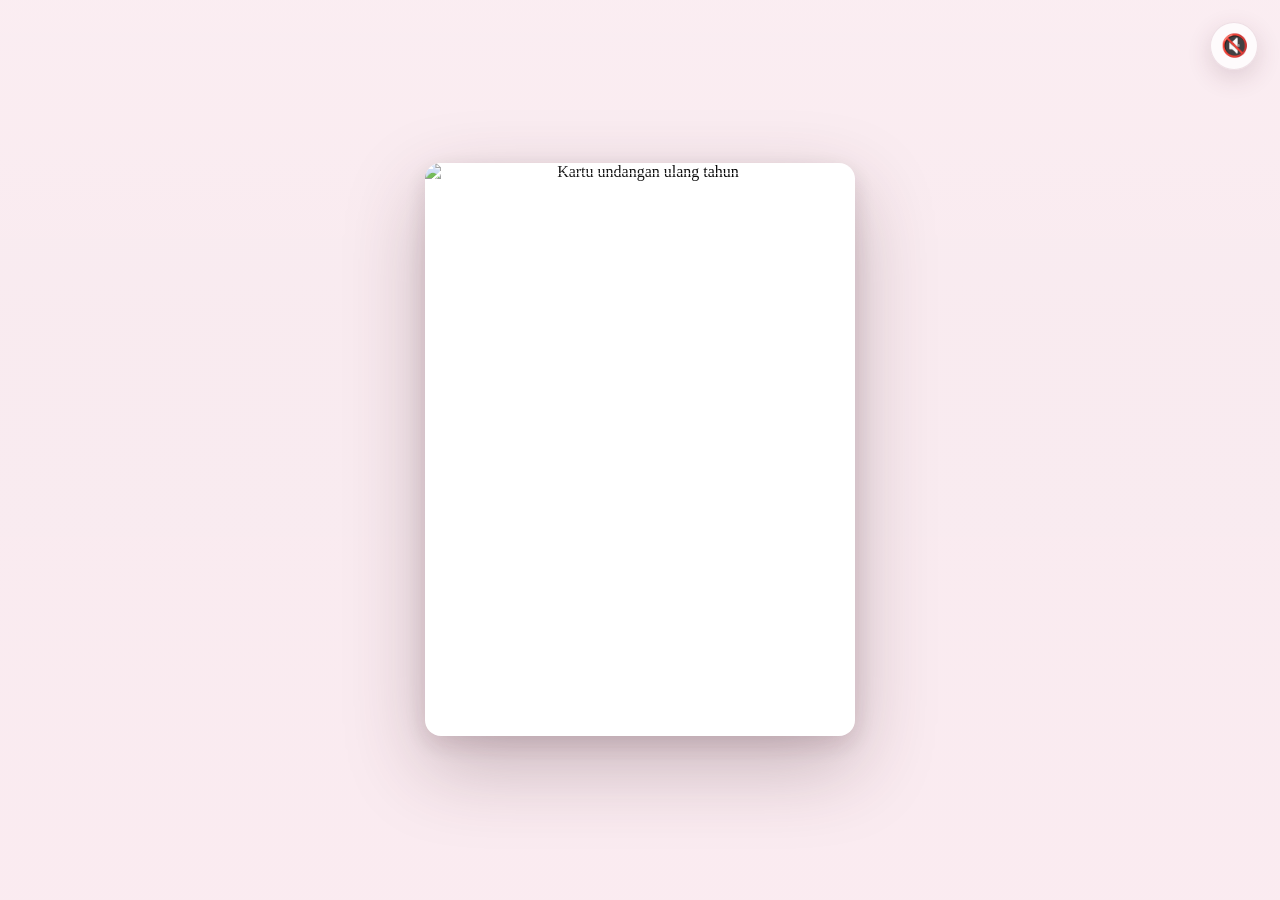
==== index.html @ d9256cc0 "Add files via upload" ====
<!DOCTYPE html>
<html lang="id">
<head>
    <meta charset="UTF-8">
    <meta name="viewport" content="width=device-width, initial-scale=1.0">
    <title>Happy Birthday</title>
    <link rel="stylesheet" href="style.css">
</head>
<body>
    <!-- ==================== MUSIC ==================== -->
    <button id="musicButton" class="music-button" aria-label="Toggle music">
        <span id="musicIcon">🔇</span>
    </button>
    <audio id="backgroundMusic" loop preload="auto">
        <source src="" type="audio/mpeg">
    </audio>
    <!-- ==================== MAIN INVITATION ==================== -->
    <main class="invitation">
        <!-- ==================== COVER ==================== -->
        <section id="cover" class="scene scene-cover active">
            <div class="cover-content">
                <button id="openInvitation" class="invitation-card" aria-label="Buka undangan">
                    <img id="coverImage" src="" alt="">
                </button>
            </div>
        </section>
        <!-- ==================== HAPPY BIRTHDAY ==================== -->
        <section id="birthday" class="scene scene-birthday">
            <div class="birthday-content">
                <p id="birthdaySmallText" class="birthday-small-text"></p>
                <h1 id="birthdayTitle"></h1>
                <h2 id="birthdayName"></h2>
                <p id="birthdayMessage" class="birthday-message"></p>
            </div>
        </section>
        <!-- ==================== BIRTHDAY PHOTO ==================== -->
        <section id="photo" class="scene scene-photo">
            <div class="photo-content">
                <p id="photoLabel" class="section-label"></p>
                <div class="main-photo">
                    <img id="mainPhoto" src="" alt="">
                </div>
                <h2 id="photoName"></h2>
            </div>
        </section>
        <!-- ==================== MESSAGE ==================== -->
        <section id="message" class="scene scene-message">
            <div class="message-content">
                <p id="messageLabel" class="section-label"></p>
                <h2 id="messageTitle"></h2>
                <div class="message-text">
                    <p id="messageText"></p>
                </div>
                <p id="messageSender" class="sender-name"></p>
            </div>
        </section>
        <!-- ==================== TOGETHER ==================== -->
        <section id="together" class="scene scene-together">
            <div class="together-content">
                <p id="memoriesLabel" class="section-label"></p>
                <div class="photo-pair">
                    <div class="memory-photo">
                        <img id="memoryPhoto1" src="" alt="">
                    </div>
                    <div class="memory-photo">
                        <img id="memoryPhoto2" src="" alt="">
                    </div>
                </div>
            </div>
        </section>
        <!-- ==================== CLOSING ==================== -->
        <section id="closing" class="scene scene-closing">
            <div class="closing-content">
                <p id="closingSender" class="closing-sender"></p>
                <a id="whatsappButton" href="#" class="whatsapp-button">
                    Balas via WhatsApp
                </a>
            </div>
        </section>
    </main>
    <script src="config.js"></script>
    <script src="script.js"></script>
</body>
</html>
---- style.css ----
/* ==================== ROOT ==================== */
:root {
    --sakura-bg: url("assets/sakura.png");
    --pink-soft: #f8dfe7;
    --pink-light: #fcecf1;
    --pink-deep: #c9829b;
    --rose: #a85d78;
    --text-dark: #4a3540;
    --text-soft: #765d67;
    --white-soft: rgba(255, 255, 255, 0.82);
    --border-soft: rgba(255, 255, 255, 0.65);
    --shadow-soft: 0 20px 60px rgba(88, 45, 61, 0.18);
    --transition: 0.8s cubic-bezier(0.22, 1, 0.36, 1);
}
/* ==================== RESET ==================== */
* {
    margin: 0;
    padding: 0;
    box-sizing: border-box;
}
html {
    width: 100%;
    height: 100%;
    overflow: hidden;
}
body {
    width: 100%;
    height: 100%;
    min-height: 100vh;
    overflow: hidden;
    font-family: Georgia, "Times New Roman", serif;
    color: var(--text-dark);
    background: #f8e9ee;
    -webkit-font-smoothing: antialiased;
    text-rendering: optimizeLegibility;
}
button,
a {
    font: inherit;
}
button {
    border: 0;
    outline: 0;
}
img {
    display: block;
    max-width: 100%;
}
/* ==================== MAIN INVITATION ==================== */
.invitation {
    position: relative;
    width: 100%;
    height: 100vh;
    height: 100dvh;
    overflow: hidden;
    isolation: isolate;
}
/* ==================== SCENE ==================== */
.scene {
    position: absolute;
    inset: 0;
    width: 100%;
    height: 100%;
    min-height: 100vh;
    min-height: 100dvh;
    display: flex;
    align-items: center;
    justify-content: center;
    overflow: hidden;
    visibility: hidden;
    opacity: 0;
    pointer-events: none;
    transform: scale(1.04);
    transition:
        opacity var(--transition),
        transform var(--transition),
        visibility 0s linear 0.8s;
    z-index: 1;
}
.scene::before {
    content: "";
    position: absolute;
    inset: 0;
    background-image: var(--sakura-bg);
    background-size: cover;
    background-position: center center;
    background-repeat: no-repeat;
    z-index: -3;
    transform: scale(1.03);
}
.scene::after {
    content: "";
    position: absolute;
    inset: 0;
    background:
        linear-gradient(
            180deg,
            rgba(255, 244, 248, 0.38) 0%,
            rgba(255, 244, 248, 0.16) 35%,
            rgba(255, 240, 246, 0.30) 100%
        );
    z-index: -2;
}
.scene.active {
    visibility: visible;
    opacity: 1;
    pointer-events: auto;
    transform: scale(1);
    z-index: 5;
    transition:
        opacity var(--transition),
        transform var(--transition),
        visibility 0s linear 0s;
}
.scene.previous {
    visibility: visible;
    opacity: 0;
    pointer-events: none;
    transform: scale(0.96);
    z-index: 2;
}
/* ==================== MUSIC BUTTON ==================== */
.music-button {
    position: fixed;
    top: 22px;
    right: 22px;
    width: 48px;
    height: 48px;
    display: flex;
    align-items: center;
    justify-content: center;
    border-radius: 50%;
    background: rgba(255, 255, 255, 0.78);
    color: var(--rose);
    border: 1px solid rgba(168, 93, 120, 0.18);
    box-shadow: 0 8px 25px rgba(88, 45, 61, 0.16);
    backdrop-filter: blur(10px);
    -webkit-backdrop-filter: blur(10px);
    cursor: pointer;
    z-index: 100;
    transition:
        transform 0.3s ease,
        background 0.3s ease,
        box-shadow 0.3s ease;
}
.music-button:hover {
    transform: scale(1.08);
    background: rgba(255, 255, 255, 0.92);
    box-shadow: 0 12px 30px rgba(88, 45, 61, 0.22);
}
.music-button:active {
    transform: scale(0.94);
}
.music-icon {
    font-size: 21px;
}
#musicIcon {
    font-size: 22px;
    line-height: 1;
}
.music-button.playing #musicIcon {
    animation: musicPulse 1.5s ease-in-out infinite;
}
@keyframes musicPulse {
    0%,
    100% {
        transform: scale(1);
    }
    50% {
        transform: scale(1.18);
    }
}
/* ==================== COVER ==================== */
.scene-cover {
    perspective: 1200px;
}
.cover-content {
    position: relative;
    width: min(86vw, 430px);
    display: flex;
    align-items: center;
    justify-content: center;
    z-index: 2;
}
.invitation-card {
    position: relative;
    width: 100%;
    aspect-ratio: 3 / 4;
    padding: 0;
    border-radius: 16px;
    overflow: hidden;
    background: #ffffff;
    box-shadow:
        0 30px 80px rgba(70, 35, 48, 0.28),
        0 8px 25px rgba(70, 35, 48, 0.14);
    cursor: pointer;
    transform:
        translateY(0)
        rotateX(0)
        rotateY(0)
        scale(1);
    transition:
        transform 0.85s cubic-bezier(0.22, 1, 0.36, 1),
        box-shadow 0.85s ease,
        border-radius 0.85s ease;
    will-change: transform;
    backface-visibility: hidden;
    -webkit-backface-visibility: hidden;
    transform-origin: center center;
    z-index: 2;
}
.invitation-card::before {
    content: "";
    position: absolute;
    inset: 10px;
    border: 1px solid rgba(255, 255, 255, 0.75);
    border-radius: 10px;
    pointer-events: none;
    z-index: 2;
}
.invitation-card::after {
    content: "";
    position: absolute;
    inset: 0;
    background:
        linear-gradient(
            135deg,
            rgba(255, 255, 255, 0.18),
            transparent 40%,
            rgba(255, 255, 255, 0.08)
        );
    pointer-events: none;
    z-index: 3;
}
.invitation-card img {
    width: 100%;
    height: 100%;
    object-fit: cover;
    object-position: center;
}
.invitation-card:hover {
    transform: translateY(-8px) scale(1.015);
    box-shadow:
        0 40px 90px rgba(70, 35, 48, 0.32),
        0 12px 30px rgba(70, 35, 48, 0.18);
}
.invitation-card:active {
    transform: scale(0.98);
}
/* ==================== COVER OPEN ANIMATION ==================== */
.scene-cover.opened .invitation-card {
    transform:
        scale(2.15)
        rotateX(0deg)
        rotateY(0deg);
    border-radius: 6px;
    box-shadow:
        0 0 60px rgba(255, 255, 255, 0.65),
        0 0 110px rgba(201, 130, 155, 0.25);
    transition:
        transform 0.85s cubic-bezier(0.22, 1, 0.36, 1),
        box-shadow 0.85s ease,
        border-radius 0.85s ease;
    will-change: transform;
}
.scene-cover.opened::after {
    background: rgba(255, 244, 248, 0.72);
    transition: background 0.85s ease;
}
/* ==================== COMMON CONTENT ==================== */
.birthday-content,
.photo-content,
.message-content,
.together-content,
.closing-content {
    position: relative;
    width: min(90vw, 720px);
    text-align: center;
    z-index: 2;
}
/* ==================== BIRTHDAY ==================== */
.birthday-content {
    padding: 48px 30px;
    border-radius: 30px;
    background: rgba(255, 250, 252, 0.60);
    border: 1px solid var(--border-soft);
    box-shadow: var(--shadow-soft);
    backdrop-filter: blur(12px);
    -webkit-backdrop-filter: blur(12px);
    transform: translateY(30px);
    opacity: 0;
    transition:
        transform 1s cubic-bezier(0.22, 1, 0.36, 1) 0.15s,
        opacity 1s ease 0.15s;
}
.scene-birthday.active .birthday-content {
    transform: translateY(0);
    opacity: 1;
}
.birthday-small-text {
    margin-bottom: 14px;
    font-size: 14px;
    letter-spacing: 3px;
    text-transform: uppercase;
    color: var(--rose);
}
.birthday-content h1 {
    margin-bottom: 8px;
    font-family: "Brush Script MT", "Segoe Script", cursive;
    font-size: clamp(48px, 9vw, 86px);
    font-weight: 400;
    line-height: 1;
    color: var(--rose);
}
.birthday-content h2 {
    margin-bottom: 22px;
    font-size: clamp(24px, 5vw, 38px);
    font-weight: 500;
    color: var(--text-dark);
}
.birthday-message {
    max-width: 500px;
    margin: 0 auto;
    font-size: clamp(15px, 2vw, 18px);
    line-height: 1.8;
    color: var(--text-soft);
}
/* ==================== SECTION LABEL ==================== */
.section-label {
    margin-bottom: 12px;
    font-size: 13px;
    letter-spacing: 3px;
    text-transform: uppercase;
    color: var(--rose);
}
/* ==================== MAIN PHOTO ==================== */
.photo-content {
    padding: 35px 25px;
}
.main-photo {
    position: relative;
    width: min(72vw, 390px);
    aspect-ratio: 4 / 5;
    margin: 0 auto 22px;
    padding: 10px;
    background: rgba(255, 255, 255, 0.88);
    border: 1px solid rgba(255, 255, 255, 0.95);
    box-shadow:
        0 25px 55px rgba(88, 45, 61, 0.22),
        0 8px 20px rgba(88, 45, 61, 0.12);
    transform: rotate(-1.5deg) translateY(30px);
    opacity: 0;
    transition:
        transform 1s cubic-bezier(0.22, 1, 0.36, 1),
        opacity 1s ease;
}
.scene-photo.active .main-photo {
    transform: rotate(-1.5deg) translateY(0);
    opacity: 1;
}
.main-photo img {
    width: 100%;
    height: 100%;
    object-fit: cover;
    object-position: center;
}
.photo-content h2 {
    font-size: clamp(25px, 5vw, 38px);
    font-weight: 500;
    color: var(--text-dark);
    opacity: 0;
    transform: translateY(20px);
    transition:
        opacity 0.8s ease 0.25s,
        transform 0.8s ease 0.25s;
}
.scene-photo.active .photo-content h2 {
    opacity: 1;
    transform: translateY(0);
}
/* ==================== MESSAGE ==================== */
.message-content {
    padding: 45px 35px;
    border-radius: 28px;
    background: rgba(255, 250, 252, 0.72);
    border: 1px solid var(--border-soft);
    box-shadow: var(--shadow-soft);
    backdrop-filter: blur(14px);
    -webkit-backdrop-filter: blur(14px);
    transform: translateY(35px);
    opacity: 0;
    transition:
        transform 0.9s cubic-bezier(0.22, 1, 0.36, 1),
        opacity 0.9s ease;
}
.scene-message.active .message-content {
    transform: translateY(0);
    opacity: 1;
}
.message-content h2 {
    margin-bottom: 25px;
    font-family: "Brush Script MT", "Segoe Script", cursive;
    font-size: clamp(40px, 8vw, 66px);
    font-weight: 400;
    color: var(--rose);
}
.message-text {
    max-width: 580px;
    margin: 0 auto;
}
.message-text p {
    font-size: clamp(15px, 2vw, 18px);
    line-height: 2;
    color: var(--text-soft);
}
.sender-name {
    margin-top: 30px;
    font-size: 17px;
    font-style: italic;
    color: var(--rose);
}
/* ==================== TOGETHER ==================== */
.together-content {
    padding: 35px 20px;
}
.photo-pair {
    position: relative;
    width: min(88vw, 620px);
    height: min(65vh, 500px);
    min-height: 340px;
    margin: 0 auto;
}
.memory-photo {
    position: absolute;
    width: min(58vw, 330px);
    aspect-ratio: 4 / 5;
    padding: 9px;
    background: rgba(255, 255, 255, 0.94);
    box-shadow:
        0 25px 55px rgba(88, 45, 61, 0.22),
        0 8px 20px rgba(88, 45, 61, 0.12);
    transition:
        transform 1s cubic-bezier(0.22, 1, 0.36, 1),
        opacity 1s ease;
    opacity: 0;
}
.memory-photo:first-child {
    left: 5%;
    top: 8%;
    transform: translateX(-60px) rotate(-7deg);
}
.memory-photo:last-child {
    right: 5%;
    bottom: -6%;
    transform: translateX(60px) rotate(7deg);
}
/* FOTO KEDUA LANDSCAPE */
.memory-photo:last-child {
    width: min(58vw, 400px);
    aspect-ratio: 4 / 3;
}
.scene-together.active .memory-photo:first-child {
    opacity: 1;
    transform: translateX(0) rotate(-7deg);
}
.scene-together.active .memory-photo:last-child {
    opacity: 1;
    transform: translateX(0) rotate(7deg);
    transition-delay: 0.18s;
}
.memory-photo img {
    width: 100%;
    height: 100%;
    object-fit: cover;
}
/* ==================== CLOSING ==================== */
.closing-content {
    padding: 50px 30px;
}
.closing-sender {
    margin-bottom: 32px;
    font-family: "Brush Script MT", "Segoe Script", cursive;
    font-size: clamp(42px, 9vw, 72px);
    line-height: 1.1;
    color: var(--rose);
    opacity: 0;
    transform: translateY(25px);
    transition:
        opacity 1s ease,
        transform 1s cubic-bezier(0.22, 1, 0.36, 1);
}
.scene-closing.active .closing-sender {
    opacity: 1;
    transform: translateY(0);
}
/* ==================== WHATSAPP BUTTON ==================== */
.whatsapp-button {
    display: inline-flex;
    align-items: center;
    justify-content: center;
    min-width: 220px;
    min-height: 54px;
    padding: 14px 28px;
    border-radius: 999px;
    background: var(--rose);
    color: #ffffff;
    text-decoration: none;
    font-family: Arial, sans-serif;
    font-size: 14px;
    font-weight: 600;
    letter-spacing: 0.5px;
    box-shadow:
        0 12px 30px rgba(168, 93, 120, 0.28),
        0 4px 10px rgba(88, 45, 61, 0.12);
    opacity: 0;
    transform: translateY(20px);
    transition:
        opacity 0.8s ease 0.25s,
        transform 0.8s ease 0.25s,
        background 0.3s ease,
        box-shadow 0.3s ease;
}
.scene-closing.active .whatsapp-button {
    opacity: 1;
    transform: translateY(0);
}
.whatsapp-button:hover {
    background: #934e68;
    box-shadow:
        0 16px 35px rgba(168, 93, 120, 0.34),
        0 5px 14px rgba(88, 45, 61, 0.16);
    transform: translateY(-3px);
}
.whatsapp-button:active {
    transform: translateY(0) scale(0.97);
}
/* ==================== TABLET ==================== */
@media (max-width: 768px) {
    .music-button {
        top: 16px;
        right: 16px;
        width: 44px;
        height: 44px;
    }
    .cover-content {
        width: min(82vw, 390px);
    }
    .birthday-content {
        width: 88vw;
        padding: 42px 24px;
        border-radius: 24px;
    }
    .message-content {
        width: 88vw;
        padding: 38px 24px;
        border-radius: 24px;
    }
    .main-photo {
        width: min(70vw, 350px);
    }
    .photo-pair {
        width: 90vw;
        height: 60vh;
    }
    .memory-photo {
        width: min(54vw, 290px);
    }
    .memory-photo:last-child {
        width: min(62vw, 340px);
        aspect-ratio: 4 / 3;
    }
}
/* ==================== MOBILE ==================== */
@media (max-width: 600px) {
    .scene::before {
        background-position: center center;
    }
    .cover-content {
        width: 78vw;
        max-width: 340px;
    }
    .invitation-card {
        border-radius: 13px;
        box-shadow:
            0 24px 60px rgba(70, 35, 48, 0.26),
            0 7px 20px rgba(70, 35, 48, 0.13);
    }
    .invitation-card::before {
        inset: 7px;
        border-radius: 8px;
    }
    .scene-cover.opened .invitation-card {
        transform: scale(2.35);
    }
    .birthday-content {
        width: 88vw;
        padding: 35px 20px;
        border-radius: 22px;
    }
    .birthday-small-text {
        margin-bottom: 12px;
        font-size: 11px;
        letter-spacing: 2px;
    }
    .birthday-content h1 {
        font-size: clamp(45px, 14vw, 66px);
    }
    .birthday-content h2 {
        margin-bottom: 18px;
        font-size: clamp(22px, 7vw, 30px);
    }
    .birthday-message {
        font-size: 14px;
        line-height: 1.7;
    }
    .photo-content {
        padding: 30px 18px;
    }
    .section-label {
        margin-bottom: 10px;
        font-size: 10px;
        letter-spacing: 2px;
    }
    .main-photo {
        width: min(72vw, 310px);
        margin-bottom: 18px;
        padding: 8px;
    }
    .photo-content h2 {
        font-size: 27px;
    }
    .message-content {
        width: 88vw;
        padding: 35px 20px;
        border-radius: 22px;
    }
    .message-content h2 {
        margin-bottom: 20px;
        font-size: clamp(38px, 12vw, 54px);
    }
    .message-text p {
        font-size: 14px;
        line-height: 1.85;
    }
    .sender-name {
        margin-top: 24px;
        font-size: 15px;
    }
    .together-content {
        padding: 25px 10px;
    }
    .photo-pair {
        width: 94vw;
        height: 58vh;
        min-height: 310px;
    }
    .memory-photo {
        width: 55vw;
        max-width: 245px;
        padding: 7px;
    }
    .memory-photo:first-child {
        left: 1%;
        top: 6%;
    }
    .memory-photo:last-child {
        right: 1%;
        bottom: -7%;
        width: 65vw;
        max-width: 300px;
        aspect-ratio: 4 / 3;
    }
    .closing-content {
        width: 90vw;
        padding: 40px 20px;
    }
    .closing-sender {
        margin-bottom: 26px;
        font-size: clamp(40px, 13vw, 58px);
    }
    .whatsapp-button {
        min-width: 205px;
        min-height: 50px;
        padding: 13px 24px;
        font-size: 13px;
    }
}
/* ==================== SMALL MOBILE ==================== */
@media (max-width: 380px) {
    .cover-content {
        width: 76vw;
    }
    .birthday-content {
        padding: 30px 17px;
    }
    .message-content {
        padding: 30px 17px;
    }
    .main-photo {
        width: 70vw;
    }
    .photo-pair {
        min-height: 285px;
    }
    .memory-photo {
        width: 53vw;
        max-width: 215px;
    }
    .memory-photo:last-child {
        width: 60vw;
        max-width: 250px;
        aspect-ratio: 4 / 3;
    }
    .closing-sender {
        font-size: 40px;
    }
}
/* ==================== LANDSCAPE MOBILE ==================== */
@media (max-height: 600px) and (orientation: landscape) {
    .music-button {
        top: 10px;
        right: 10px;
        width: 40px;
        height: 40px;
    }
    .cover-content {
        height: 88vh;
        width: auto;
    }
    .invitation-card {
        height: 88vh;
        width: auto;
        aspect-ratio: 3 / 4;
    }
    .birthday-content {
        max-height: 88vh;
        padding: 20px 30px;
        overflow-y: auto;
    }
    .main-photo {
        height: 65vh;
        width: auto;
    }
    .photo-pair {
        height: 82vh;
        min-height: 0;
    }
    .memory-photo {
        height: 68vh;
        width: auto;
    }
    .memory-photo:last-child {
        height: 52vh;
        width: auto;
        aspect-ratio: 4 / 3;
    }
    .closing-content {
        padding: 20px;
    }
    .closing-sender {
        margin-bottom: 18px;
    }
}
/* ==================== REDUCED MOTION ==================== */
@media (prefers-reduced-motion: reduce) {
    *,
    *::before,
    *::after {
        scroll-behavior: auto !important;
        transition-duration: 0.01ms !important;
        animation-duration: 0.01ms !important;
        animation-iteration-count: 1 !important;
    }
}
/* ==================== TOUCH ==================== */
@media (hover: none) {
    .invitation-card:hover {
        transform: none;
    }
    .music-button:hover {
        transform: none;
    }
    .whatsapp-button:hover {
        transform: none;
    }
}
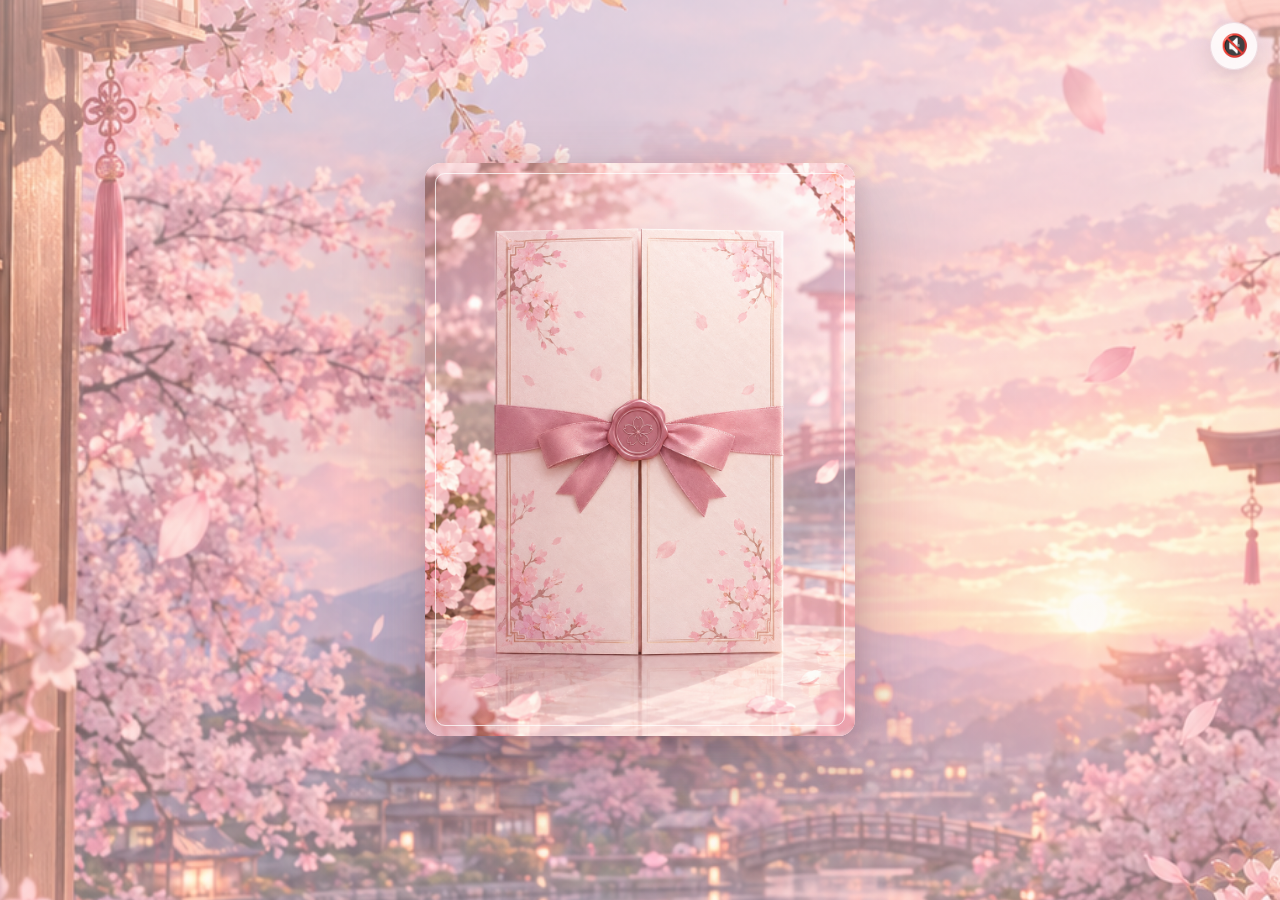
==== commit a6f8d1fd: "Add files via upload" ====
--- a/index.html
+++ b/index.html
@@ -16,6 +16,7 @@
     </audio>
     <!-- ==================== MAIN INVITATION ==================== -->
     <main class="invitation">
+        <div id="sakuraContainer" aria-hidden="true"></div>
         <!-- ==================== COVER ==================== -->
         <section id="cover" class="scene scene-cover active">
             <div class="cover-content">
--- a/style.css
+++ b/style.css
@@ -1,6 +1,6 @@
 /* ==================== ROOT ==================== */
 :root {
-    --sakura-bg: url("assets/sakura.png");
+    --sakura-bg: url("sakura.png");
     --pink-soft: #f8dfe7;
     --pink-light: #fcecf1;
     --pink-deep: #c9829b;
@@ -783,4 +783,78 @@
     .whatsapp-button:hover {
         transform: none;
     }
+}
+/* ==================== SAKURA FALLING EFFECT ==================== */
+#sakuraContainer {
+    position: absolute;
+    inset: 0;
+    width: 100%;
+    height: 100%;
+    overflow: hidden;
+    pointer-events: none;
+    z-index: 50;
+}
+.sakura-petal {
+    position: absolute;
+    top: -40px;
+    left: 0;
+    width: 10px;
+    height: 14px;
+    background: rgba(239, 166, 190, 0.72);
+    border-radius: 70% 20% 70% 20%;
+    box-shadow: 0 1px 3px rgba(168, 93, 120, 0.12);
+    opacity: 0;
+    pointer-events: none;
+    will-change: transform, opacity;
+    animation-name: sakuraFall;
+    animation-timing-function: linear;
+    animation-iteration-count: infinite;
+}
+.sakura-petal::after {
+    content: "";
+    position: absolute;
+    top: 2px;
+    left: 2px;
+    width: 4px;
+    height: 7px;
+    background: rgba(255, 235, 242, 0.55);
+    border-radius: 70% 20% 70% 20%;
+}
+@keyframes sakuraFall {
+    0% {
+        transform: translate3d(0, -50px, 0) rotate(0deg);
+        opacity: 0;
+    }
+    8% {
+        opacity: var(--petal-opacity);
+    }
+    45% {
+        transform: translate3d(var(--drift-1), 48vh, 0) rotate(var(--rotate-1));
+        opacity: var(--petal-opacity);
+    }
+    75% {
+        transform: translate3d(var(--drift-2), 78vh, 0) rotate(var(--rotate-2));
+        opacity: var(--petal-opacity);
+    }
+    94% {
+        opacity: var(--petal-opacity);
+    }
+    100% {
+        transform: translate3d(var(--drift-3), 112vh, 0) rotate(var(--rotate-3));
+        opacity: 0;
+    }
+}
+@media (max-width: 600px) {
+    #sakuraContainer {
+        opacity: 0.82;
+    }
+    .sakura-petal {
+        width: 8px;
+        height: 11px;
+    }
+}
+@media (prefers-reduced-motion: reduce) {
+    #sakuraContainer {
+        display: none;
+    }
 }
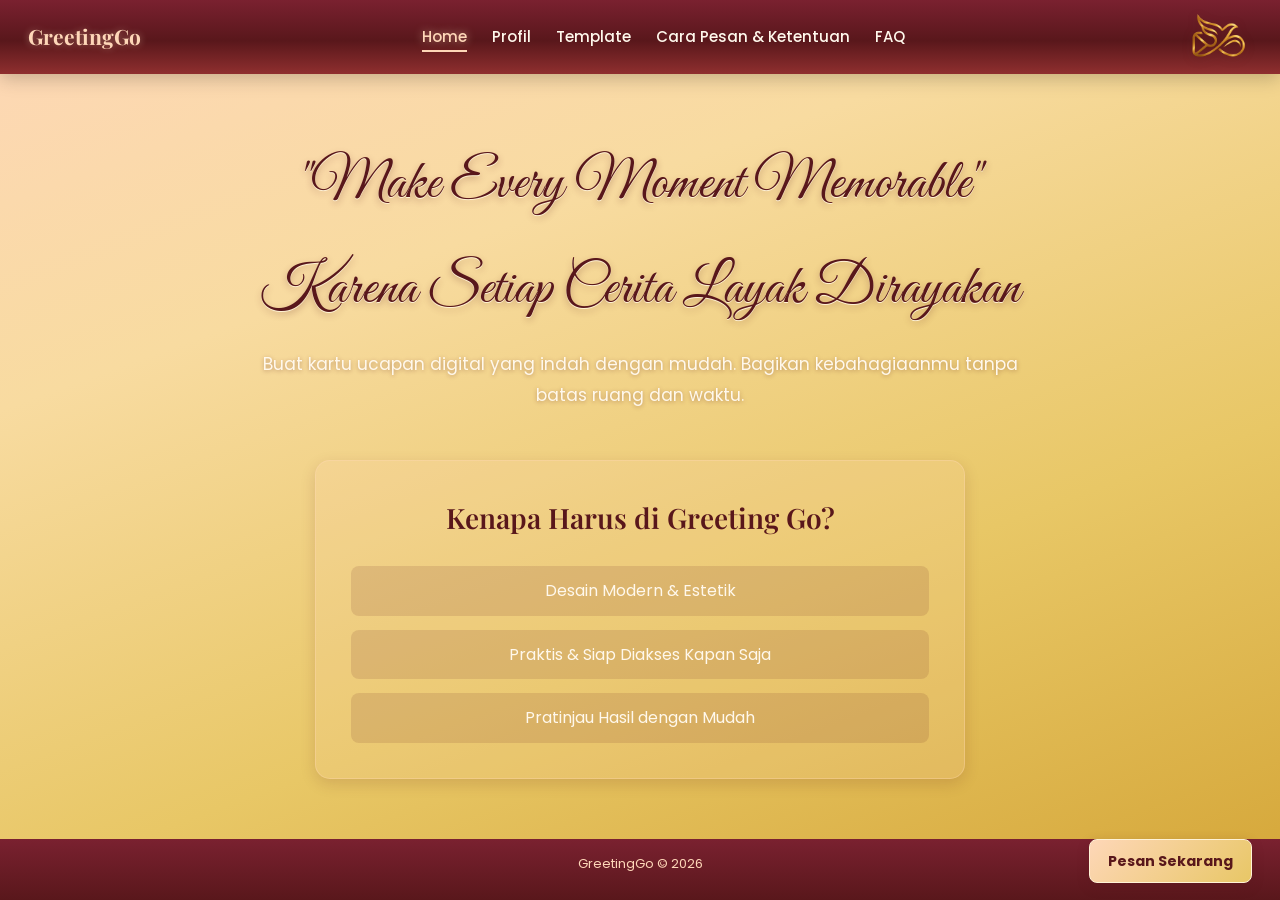
==== commit 722d7cba: "Add files via upload" ====
--- a/index.html
+++ b/index.html
@@ -3,83 +3,66 @@
 <head>
     <meta charset="UTF-8">
     <meta name="viewport" content="width=device-width, initial-scale=1.0">
-    <title>Happy Birthday</title>
+    <title>GreetingGo | Kartu Ucapan Digital</title>
+    <link rel="icon" type="image/png" href="logo.png">
+    <meta name="description" content="GreetingGo - Layanan pembuatan kartu ucapan digital yang elegan untuk pernikahan, ulang tahun, surat cinta, wisuda, dan momen spesial lainnya.">
+    <meta property="og:title" content="GreetingGo | Kartu Ucapan Digital Elegan">
+    <meta property="og:description" content="Buat kartu ucapan digital yang indah dengan mudah untuk setiap momen spesialmu.">
+    <meta property="og:image" content="assets/logo.png">
+    <meta property="og:type" content="website">
     <link rel="stylesheet" href="style.css">
+    <link rel="stylesheet" href="home.css">
+    <link href="https://fonts.googleapis.com/css2?family=Great+Vibes&family=Playfair+Display&family=Poppins:wght@400;500;600;700&display=swap" rel="stylesheet">
 </head>
-<body>
-    <!-- ==================== MUSIC ==================== -->
-    <button id="musicButton" class="music-button" aria-label="Toggle music">
-        <span id="musicIcon">🔇</span>
-    </button>
-    <audio id="backgroundMusic" loop preload="auto">
-        <source src="" type="audio/mpeg">
-    </audio>
-    <!-- ==================== MAIN INVITATION ==================== -->
-    <main class="invitation">
-        <div id="sakuraContainer" aria-hidden="true"></div>
-        <!-- ==================== COVER ==================== -->
-        <section id="cover" class="scene scene-cover active">
-            <div class="cover-content">
-                <button id="openInvitation" class="invitation-card" aria-label="Buka undangan">
-                    <img id="coverImage" src="" alt="">
-                </button>
+<body class="home-page">
+    <div class="container">
+        <header class="sidebar">
+            <button class="menu-toggle" aria-expanded="false" aria-label="Buka menu navigasi">☰</button>
+
+            <div class="logo">
+                GreetingGo
+                <span class="brand-icon">
+                    <img src="logo.png" alt="GreetingGo">
+                </span>
             </div>
-        </section>
-        <!-- ==================== HAPPY BIRTHDAY ==================== -->
-        <section id="birthday" class="scene scene-birthday">
-            <div class="birthday-content">
-                <p id="birthdaySmallText" class="birthday-small-text"></p>
-                <h1 id="birthdayTitle"></h1>
-                <h2 id="birthdayName"></h2>
-                <p id="birthdayMessage" class="birthday-message"></p>
-            </div>
-        </section>
-        <!-- ==================== BIRTHDAY PHOTO ==================== -->
-        <section id="photo" class="scene scene-photo">
-            <div class="photo-content">
-                <p id="photoLabel" class="section-label"></p>
-                <div class="main-photo">
-                    <img id="mainPhoto" src="" alt="">
-                </div>
-                <h2 id="photoName"></h2>
-            </div>
-        </section>
-        <!-- ==================== MESSAGE ==================== -->
-        <section id="message" class="scene scene-message">
-            <div class="message-content">
-                <p id="messageLabel" class="section-label"></p>
-                <h2 id="messageTitle"></h2>
-                <div class="message-text">
-                    <p id="messageText"></p>
-                </div>
-                <p id="messageSender" class="sender-name"></p>
-            </div>
-        </section>
-        <!-- ==================== TOGETHER ==================== -->
-        <section id="together" class="scene scene-together">
-            <div class="together-content">
-                <p id="memoriesLabel" class="section-label"></p>
-                <div class="photo-pair">
-                    <div class="memory-photo">
-                        <img id="memoryPhoto1" src="" alt="">
-                    </div>
-                    <div class="memory-photo">
-                        <img id="memoryPhoto2" src="" alt="">
-                    </div>
-                </div>
-            </div>
-        </section>
-        <!-- ==================== CLOSING ==================== -->
-        <section id="closing" class="scene scene-closing">
-            <div class="closing-content">
-                <p id="closingSender" class="closing-sender"></p>
-                <a id="whatsappButton" href="#" class="whatsapp-button">
-                    Balas via WhatsApp
-                </a>
-            </div>
-        </section>
-    </main>
-    <script src="config.js"></script>
+
+            <nav>
+                <ul>
+                    <li><a href="index.html" class="active">Home</a></li>
+                    <li><a href="profil.html">Profil</a></li>
+                    <li><a href="template.html">Template</a></li>
+                    <li><a href="cara-pesan.html">Cara Pesan & Ketentuan</a></li>
+                    <li><a href="faq.html">FAQ</a></li>
+                </ul>
+            </nav>
+
+            <a href="https://www.instagram.com/greeting.go?mdxt=Z242bnY5d25pdTVn" class="btn-pesan" target="_blank">Pesan Sekarang</a>
+        </header>
+
+        <main>
+            <section class="hero">
+                <h1>"Make Every Moment Memorable"</h1>
+                <h1 class="highlight">Karena Setiap Cerita Layak Dirayakan</h1>
+                <p>
+                    Buat kartu ucapan digital yang indah dengan mudah. Bagikan kebahagiaanmu tanpa batas ruang dan waktu.
+                </p>
+            </section>
+
+            <section class="keunggulan">
+                <h2>Kenapa Harus di Greeting Go?</h2>
+                <ul>
+                    <li>Desain Modern & Estetik</li>
+                    <li>Praktis & Siap Diakses Kapan Saja</li>
+                    <li>Pratinjau Hasil dengan Mudah</li>
+                </ul>
+            </section>
+        </main>
+    </div>
+
+    <footer>
+        <p>GreetingGo © 2026</p>
+    </footer>
+
     <script src="script.js"></script>
 </body>
 </html>
--- a/style.css
+++ b/style.css
@@ -1,860 +1,270 @@
-/* ==================== ROOT ==================== */
-:root {
-    --sakura-bg: url("sakura.png");
-    --pink-soft: #f8dfe7;
-    --pink-light: #fcecf1;
-    --pink-deep: #c9829b;
-    --rose: #a85d78;
-    --text-dark: #4a3540;
-    --text-soft: #765d67;
-    --white-soft: rgba(255, 255, 255, 0.82);
-    --border-soft: rgba(255, 255, 255, 0.65);
-    --shadow-soft: 0 20px 60px rgba(88, 45, 61, 0.18);
-    --transition: 0.8s cubic-bezier(0.22, 1, 0.36, 1);
-}
-/* ==================== RESET ==================== */
+/* ========================= RESET & FONT ========================= */
 * {
     margin: 0;
     padding: 0;
     box-sizing: border-box;
 }
 html {
-    width: 100%;
-    height: 100%;
-    overflow: hidden;
+    min-height: 100%;
 }
 body {
-    width: 100%;
-    height: 100%;
+    font-family: 'Poppins', sans-serif;
+    background: linear-gradient(160deg, #fed7b8 0%, #f8dba0 30%, #e8c766 65%, #d4a537 100%);
+    background-attachment: fixed;
+    color: #333;
+    line-height: 1.6;
     min-height: 100vh;
-    overflow: hidden;
-    font-family: Georgia, "Times New Roman", serif;
-    color: var(--text-dark);
-    background: #f8e9ee;
-    -webkit-font-smoothing: antialiased;
-    text-rendering: optimizeLegibility;
-}
-button,
-a {
-    font: inherit;
-}
-button {
-    border: 0;
-    outline: 0;
-}
-img {
+    display: flex;
+    flex-direction: column;
+    overflow-x: hidden;
+}
+
+/* ========================= LAYOUT GLOBAL ========================= */
+.container {
+    width: 100%;
+    flex: 1;
+    display: flex;
+    flex-direction: column;
+}
+main {
+    flex: 1;
+    width: 100%;
+    max-width: 1280px;
+    margin: 0 auto;
+    padding: 110px 30px 50px; 
     display: block;
-    max-width: 100%;
-}
-/* ==================== MAIN INVITATION ==================== */
-.invitation {
-    position: relative;
-    width: 100%;
-    height: 100vh;
-    height: 100dvh;
-    overflow: hidden;
-    isolation: isolate;
-}
-/* ==================== SCENE ==================== */
-.scene {
-    position: absolute;
-    inset: 0;
-    width: 100%;
-    height: 100%;
-    min-height: 100vh;
-    min-height: 100dvh;
+}
+
+/* ========================= HEADER & SIDEBAR ========================= */
+.sidebar {
+    width: 100%;
+    height: 74px;
+    padding: 0 95px 0 28px;
+    color: #fff;
+    position: fixed;
+    top: 0;
+    left: 0;
+    z-index: 2000;
     display: flex;
     align-items: center;
-    justify-content: center;
-    overflow: hidden;
-    visibility: hidden;
-    opacity: 0;
-    pointer-events: none;
-    transform: scale(1.04);
-    transition:
-        opacity var(--transition),
-        transform var(--transition),
-        visibility 0s linear 0.8s;
-    z-index: 1;
-}
-.scene::before {
+    justify-content: space-between;
+}
+.sidebar::before {
     content: "";
     position: absolute;
-    inset: 0;
-    background-image: var(--sakura-bg);
-    background-size: cover;
-    background-position: center center;
-    background-repeat: no-repeat;
-    z-index: -3;
-    transform: scale(1.03);
-}
-.scene::after {
-    content: "";
-    position: absolute;
-    inset: 0;
-    background:
-        linear-gradient(
-            180deg,
-            rgba(255, 244, 248, 0.38) 0%,
-            rgba(255, 244, 248, 0.16) 35%,
-            rgba(255, 240, 246, 0.30) 100%
-        );
-    z-index: -2;
-}
-.scene.active {
-    visibility: visible;
-    opacity: 1;
-    pointer-events: auto;
-    transform: scale(1);
-    z-index: 5;
-    transition:
-        opacity var(--transition),
-        transform var(--transition),
-        visibility 0s linear 0s;
-}
-.scene.previous {
-    visibility: visible;
-    opacity: 0;
-    pointer-events: none;
-    transform: scale(0.96);
-    z-index: 2;
-}
-/* ==================== MUSIC BUTTON ==================== */
-.music-button {
+    top: 0;
+    left: 0;
+    width: 100%;
+    height: 100%;
+    background: linear-gradient(180deg, #7a2130 0%, #59171b 55%, #8f2f2f 100%);
+    box-shadow: 0 4px 18px rgba(0, 0, 0, 0.22);
+    z-index: -1;
+}
+
+/* ========================= LOGO ========================= */
+.logo {
+    font-size: 21px;
+    font-weight: 700;
+    font-family: 'Playfair Display', serif;
+    color: #fed7b8;
+    text-shadow: 0 0 7px rgba(254, 215, 184, 0.45);
+    display: flex;
+    align-items: center;
+    white-space: nowrap;
+}
+.brand-icon {
     position: fixed;
-    top: 22px;
-    right: 22px;
-    width: 48px;
-    height: 48px;
+    top: 0;
+    right: 28px;
+    z-index: 2100;
     display: flex;
     align-items: center;
+}
+.brand-icon img {
+    width: 70px;
+    height: 70px;
+    object-fit: contain;
+    border-radius: 50%;
+    filter: drop-shadow(0 2px 5px rgba(89, 23, 27, 0.25));
+}
+
+/* ========================= NAVIGASI ========================= */
+.menu-toggle {
+    display: none;
+    font-size: 24px;
+    cursor: pointer;
+    background: transparent;
+    border: none;
+    color: #fed7b8;
+}
+nav {
+    margin-left: auto;
+    margin-right: auto;
+}
+nav ul {
+    list-style: none;
+    display: flex;
+    gap: 25px;
+}
+nav a {
+    color: #fff8ec;
+    text-decoration: none;
+    font-size: 15px;
+    font-weight: 500;
+    transition: color 0.25s ease, text-shadow 0.25s ease;
+    white-space: nowrap;
+}
+nav a:hover, nav a.active {
+    color: #fed7b8;
+    text-shadow: 0 0 8px rgba(254, 215, 184, 0.6);
+}
+nav a.active {
+    border-bottom: 2px solid #fed7b8;
+    padding-bottom: 3px;
+}
+
+/* ========================= FOOTER ========================= */
+footer {
+    width: 100%;
+    background: linear-gradient(180deg, #7a2130, #59171b);
+    color: #fed7b8;
+    display: flex;
     justify-content: center;
-    border-radius: 50%;
-    background: rgba(255, 255, 255, 0.78);
-    color: var(--rose);
-    border: 1px solid rgba(168, 93, 120, 0.18);
-    box-shadow: 0 8px 25px rgba(88, 45, 61, 0.16);
-    backdrop-filter: blur(10px);
-    -webkit-backdrop-filter: blur(10px);
-    cursor: pointer;
-    z-index: 100;
-    transition:
-        transform 0.3s ease,
-        background 0.3s ease,
-        box-shadow 0.3s ease;
-}
-.music-button:hover {
-    transform: scale(1.08);
-    background: rgba(255, 255, 255, 0.92);
-    box-shadow: 0 12px 30px rgba(88, 45, 61, 0.22);
-}
-.music-button:active {
-    transform: scale(0.94);
-}
-.music-icon {
-    font-size: 21px;
-}
-#musicIcon {
-    font-size: 22px;
-    line-height: 1;
-}
-.music-button.playing #musicIcon {
-    animation: musicPulse 1.5s ease-in-out infinite;
-}
-@keyframes musicPulse {
-    0%,
-    100% {
-        transform: scale(1);
-    }
-    50% {
-        transform: scale(1.18);
-    }
-}
-/* ==================== COVER ==================== */
-.scene-cover {
-    perspective: 1200px;
-}
-.cover-content {
-    position: relative;
-    width: min(86vw, 430px);
-    display: flex;
-    align-items: center;
-    justify-content: center;
-    z-index: 2;
-}
-.invitation-card {
-    position: relative;
-    width: 100%;
-    aspect-ratio: 3 / 4;
-    padding: 0;
-    border-radius: 16px;
-    overflow: hidden;
-    background: #ffffff;
-    box-shadow:
-        0 30px 80px rgba(70, 35, 48, 0.28),
-        0 8px 25px rgba(70, 35, 48, 0.14);
-    cursor: pointer;
-    transform:
-        translateY(0)
-        rotateX(0)
-        rotateY(0)
-        scale(1);
-    transition:
-        transform 0.85s cubic-bezier(0.22, 1, 0.36, 1),
-        box-shadow 0.85s ease,
-        border-radius 0.85s ease;
-    will-change: transform;
-    backface-visibility: hidden;
-    -webkit-backface-visibility: hidden;
-    transform-origin: center center;
-    z-index: 2;
-}
-.invitation-card::before {
-    content: "";
-    position: absolute;
-    inset: 10px;
-    border: 1px solid rgba(255, 255, 255, 0.75);
-    border-radius: 10px;
-    pointer-events: none;
-    z-index: 2;
-}
-.invitation-card::after {
-    content: "";
-    position: absolute;
-    inset: 0;
-    background:
-        linear-gradient(
-            135deg,
-            rgba(255, 255, 255, 0.18),
-            transparent 40%,
-            rgba(255, 255, 255, 0.08)
-        );
-    pointer-events: none;
-    z-index: 3;
-}
-.invitation-card img {
-    width: 100%;
-    height: 100%;
-    object-fit: cover;
-    object-position: center;
-}
-.invitation-card:hover {
-    transform: translateY(-8px) scale(1.015);
-    box-shadow:
-        0 40px 90px rgba(70, 35, 48, 0.32),
-        0 12px 30px rgba(70, 35, 48, 0.18);
-}
-.invitation-card:active {
-    transform: scale(0.98);
-}
-/* ==================== COVER OPEN ANIMATION ==================== */
-.scene-cover.opened .invitation-card {
-    transform:
-        scale(2.15)
-        rotateX(0deg)
-        rotateY(0deg);
-    border-radius: 6px;
-    box-shadow:
-        0 0 60px rgba(255, 255, 255, 0.65),
-        0 0 110px rgba(201, 130, 155, 0.25);
-    transition:
-        transform 0.85s cubic-bezier(0.22, 1, 0.36, 1),
-        box-shadow 0.85s ease,
-        border-radius 0.85s ease;
-    will-change: transform;
-}
-.scene-cover.opened::after {
-    background: rgba(255, 244, 248, 0.72);
-    transition: background 0.85s ease;
-}
-/* ==================== COMMON CONTENT ==================== */
-.birthday-content,
-.photo-content,
-.message-content,
-.together-content,
-.closing-content {
-    position: relative;
-    width: min(90vw, 720px);
+    flex-wrap: wrap;
+    gap: 4px 15px;
+    padding: 15px 20px 25px 20px;
+    font-size: 13px;
     text-align: center;
-    z-index: 2;
-}
-/* ==================== BIRTHDAY ==================== */
-.birthday-content {
-    padding: 48px 30px;
-    border-radius: 30px;
-    background: rgba(255, 250, 252, 0.60);
-    border: 1px solid var(--border-soft);
-    box-shadow: var(--shadow-soft);
-    backdrop-filter: blur(12px);
-    -webkit-backdrop-filter: blur(12px);
-    transform: translateY(30px);
-    opacity: 0;
-    transition:
-        transform 1s cubic-bezier(0.22, 1, 0.36, 1) 0.15s,
-        opacity 1s ease 0.15s;
-}
-.scene-birthday.active .birthday-content {
-    transform: translateY(0);
-    opacity: 1;
-}
-.birthday-small-text {
-    margin-bottom: 14px;
+}
+footer a {
+    color: #fed7b8;
+    text-decoration: none;
+    transition: color 0.25s ease;
+}
+footer a:hover {
+    color: #fff8e1;
+}
+
+/* ========================= TOMBOL PESAN ========================= */
+.btn-pesan {
+    position: fixed;
+    right: 28px;
+    bottom: 17px;
+    z-index: 9999;
+    padding: 10px 18px;
+    border-radius: 8px;
+    border: 1px solid #fff3d6;
+    background: linear-gradient(135deg, #fed7b8, #e8c766);
+    color: #59171b;
+    text-decoration: none;
+    font-weight: 700;
     font-size: 14px;
-    letter-spacing: 3px;
-    text-transform: uppercase;
-    color: var(--rose);
-}
-.birthday-content h1 {
-    margin-bottom: 8px;
-    font-family: "Brush Script MT", "Segoe Script", cursive;
-    font-size: clamp(48px, 9vw, 86px);
-    font-weight: 400;
-    line-height: 1;
-    color: var(--rose);
-}
-.birthday-content h2 {
-    margin-bottom: 22px;
-    font-size: clamp(24px, 5vw, 38px);
-    font-weight: 500;
-    color: var(--text-dark);
-}
-.birthday-message {
-    max-width: 500px;
-    margin: 0 auto;
-    font-size: clamp(15px, 2vw, 18px);
-    line-height: 1.8;
-    color: var(--text-soft);
-}
-/* ==================== SECTION LABEL ==================== */
-.section-label {
-    margin-bottom: 12px;
-    font-size: 13px;
-    letter-spacing: 3px;
-    text-transform: uppercase;
-    color: var(--rose);
-}
-/* ==================== MAIN PHOTO ==================== */
-.photo-content {
-    padding: 35px 25px;
-}
-.main-photo {
-    position: relative;
-    width: min(72vw, 390px);
-    aspect-ratio: 4 / 5;
-    margin: 0 auto 22px;
-    padding: 10px;
-    background: rgba(255, 255, 255, 0.88);
-    border: 1px solid rgba(255, 255, 255, 0.95);
-    box-shadow:
-        0 25px 55px rgba(88, 45, 61, 0.22),
-        0 8px 20px rgba(88, 45, 61, 0.12);
-    transform: rotate(-1.5deg) translateY(30px);
-    opacity: 0;
-    transition:
-        transform 1s cubic-bezier(0.22, 1, 0.36, 1),
-        opacity 1s ease;
-}
-.scene-photo.active .main-photo {
-    transform: rotate(-1.5deg) translateY(0);
-    opacity: 1;
-}
-.main-photo img {
-    width: 100%;
-    height: 100%;
-    object-fit: cover;
-    object-position: center;
-}
-.photo-content h2 {
-    font-size: clamp(25px, 5vw, 38px);
-    font-weight: 500;
-    color: var(--text-dark);
-    opacity: 0;
-    transform: translateY(20px);
-    transition:
-        opacity 0.8s ease 0.25s,
-        transform 0.8s ease 0.25s;
-}
-.scene-photo.active .photo-content h2 {
-    opacity: 1;
-    transform: translateY(0);
-}
-/* ==================== MESSAGE ==================== */
-.message-content {
-    padding: 45px 35px;
-    border-radius: 28px;
-    background: rgba(255, 250, 252, 0.72);
-    border: 1px solid var(--border-soft);
-    box-shadow: var(--shadow-soft);
-    backdrop-filter: blur(14px);
-    -webkit-backdrop-filter: blur(14px);
-    transform: translateY(35px);
-    opacity: 0;
-    transition:
-        transform 0.9s cubic-bezier(0.22, 1, 0.36, 1),
-        opacity 0.9s ease;
-}
-.scene-message.active .message-content {
-    transform: translateY(0);
-    opacity: 1;
-}
-.message-content h2 {
-    margin-bottom: 25px;
-    font-family: "Brush Script MT", "Segoe Script", cursive;
-    font-size: clamp(40px, 8vw, 66px);
-    font-weight: 400;
-    color: var(--rose);
-}
-.message-text {
-    max-width: 580px;
-    margin: 0 auto;
-}
-.message-text p {
-    font-size: clamp(15px, 2vw, 18px);
-    line-height: 2;
-    color: var(--text-soft);
-}
-.sender-name {
-    margin-top: 30px;
-    font-size: 17px;
-    font-style: italic;
-    color: var(--rose);
-}
-/* ==================== TOGETHER ==================== */
-.together-content {
-    padding: 35px 20px;
-}
-.photo-pair {
-    position: relative;
-    width: min(88vw, 620px);
-    height: min(65vh, 500px);
-    min-height: 340px;
-    margin: 0 auto;
-}
-.memory-photo {
-    position: absolute;
-    width: min(58vw, 330px);
-    aspect-ratio: 4 / 5;
-    padding: 9px;
-    background: rgba(255, 255, 255, 0.94);
-    box-shadow:
-        0 25px 55px rgba(88, 45, 61, 0.22),
-        0 8px 20px rgba(88, 45, 61, 0.12);
-    transition:
-        transform 1s cubic-bezier(0.22, 1, 0.36, 1),
-        opacity 1s ease;
-    opacity: 0;
-}
-.memory-photo:first-child {
-    left: 5%;
-    top: 8%;
-    transform: translateX(-60px) rotate(-7deg);
-}
-.memory-photo:last-child {
-    right: 5%;
-    bottom: -6%;
-    transform: translateX(60px) rotate(7deg);
-}
-/* FOTO KEDUA LANDSCAPE */
-.memory-photo:last-child {
-    width: min(58vw, 400px);
-    aspect-ratio: 4 / 3;
-}
-.scene-together.active .memory-photo:first-child {
-    opacity: 1;
-    transform: translateX(0) rotate(-7deg);
-}
-.scene-together.active .memory-photo:last-child {
-    opacity: 1;
-    transform: translateX(0) rotate(7deg);
-    transition-delay: 0.18s;
-}
-.memory-photo img {
-    width: 100%;
-    height: 100%;
-    object-fit: cover;
-}
-/* ==================== CLOSING ==================== */
-.closing-content {
-    padding: 50px 30px;
-}
-.closing-sender {
-    margin-bottom: 32px;
-    font-family: "Brush Script MT", "Segoe Script", cursive;
-    font-size: clamp(42px, 9vw, 72px);
-    line-height: 1.1;
-    color: var(--rose);
-    opacity: 0;
-    transform: translateY(25px);
-    transition:
-        opacity 1s ease,
-        transform 1s cubic-bezier(0.22, 1, 0.36, 1);
-}
-.scene-closing.active .closing-sender {
-    opacity: 1;
-    transform: translateY(0);
-}
-/* ==================== WHATSAPP BUTTON ==================== */
-.whatsapp-button {
-    display: inline-flex;
-    align-items: center;
-    justify-content: center;
-    min-width: 220px;
-    min-height: 54px;
-    padding: 14px 28px;
-    border-radius: 999px;
-    background: var(--rose);
-    color: #ffffff;
-    text-decoration: none;
-    font-family: Arial, sans-serif;
-    font-size: 14px;
-    font-weight: 600;
-    letter-spacing: 0.5px;
-    box-shadow:
-        0 12px 30px rgba(168, 93, 120, 0.28),
-        0 4px 10px rgba(88, 45, 61, 0.12);
-    opacity: 0;
-    transform: translateY(20px);
-    transition:
-        opacity 0.8s ease 0.25s,
-        transform 0.8s ease 0.25s,
-        background 0.3s ease,
-        box-shadow 0.3s ease;
-}
-.scene-closing.active .whatsapp-button {
-    opacity: 1;
-    transform: translateY(0);
-}
-.whatsapp-button:hover {
-    background: #934e68;
-    box-shadow:
-        0 16px 35px rgba(168, 93, 120, 0.34),
-        0 5px 14px rgba(88, 45, 61, 0.16);
-    transform: translateY(-3px);
-}
-.whatsapp-button:active {
-    transform: translateY(0) scale(0.97);
-}
-/* ==================== TABLET ==================== */
+    box-shadow: 0 4px 12px rgba(89, 23, 27, 0.25);
+    transition: background 0.25s, box-shadow 0.25s, transform 0.25s;
+}
+.btn-pesan:hover {
+    background: linear-gradient(135deg, #fff8e1, #fed7b8);
+    box-shadow: 0 6px 16px rgba(89, 23, 27, 0.35);
+    transform: translateY(-1px);
+}
+
+/* ========================= BREAKPOINT RESPONSIVE (TABLET & MOBILE) ========================= */
+@media (max-width: 1024px) {
+    nav ul {
+        gap: 15px;
+    }
+    nav a {
+        font-size: 14px;
+    }
+}
+
 @media (max-width: 768px) {
-    .music-button {
-        top: 16px;
+    .sidebar {
+        height: 65px;
+        padding: 0 55px 0 16px;
+        justify-content: space-between;
+    }
+    .logo {
+        position: static;
+        transform: none;
+        margin: 0 auto;
+        font-size: 18px;
+    }
+    .brand-icon {
+        position: absolute;
+        top: 12px;
         right: 16px;
-        width: 44px;
-        height: 44px;
-    }
-    .cover-content {
-        width: min(82vw, 390px);
-    }
-    .birthday-content {
-        width: 88vw;
-        padding: 42px 24px;
-        border-radius: 24px;
-    }
-    .message-content {
-        width: 88vw;
-        padding: 38px 24px;
-        border-radius: 24px;
-    }
-    .main-photo {
-        width: min(70vw, 350px);
-    }
-    .photo-pair {
-        width: 90vw;
-        height: 60vh;
-    }
-    .memory-photo {
-        width: min(54vw, 290px);
-    }
-    .memory-photo:last-child {
-        width: min(62vw, 340px);
-        aspect-ratio: 4 / 3;
-    }
-}
-/* ==================== MOBILE ==================== */
-@media (max-width: 600px) {
-    .scene::before {
-        background-position: center center;
-    }
-    .cover-content {
-        width: 78vw;
-        max-width: 340px;
-    }
-    .invitation-card {
-        border-radius: 13px;
-        box-shadow:
-            0 24px 60px rgba(70, 35, 48, 0.26),
-            0 7px 20px rgba(70, 35, 48, 0.13);
-    }
-    .invitation-card::before {
-        inset: 7px;
-        border-radius: 8px;
-    }
-    .scene-cover.opened .invitation-card {
-        transform: scale(2.35);
-    }
-    .birthday-content {
-        width: 88vw;
-        padding: 35px 20px;
-        border-radius: 22px;
-    }
-    .birthday-small-text {
-        margin-bottom: 12px;
-        font-size: 11px;
-        letter-spacing: 2px;
-    }
-    .birthday-content h1 {
-        font-size: clamp(45px, 14vw, 66px);
-    }
-    .birthday-content h2 {
-        margin-bottom: 18px;
-        font-size: clamp(22px, 7vw, 30px);
-    }
-    .birthday-message {
-        font-size: 14px;
-        line-height: 1.7;
-    }
-    .photo-content {
-        padding: 30px 18px;
-    }
-    .section-label {
-        margin-bottom: 10px;
-        font-size: 10px;
-        letter-spacing: 2px;
-    }
-    .main-photo {
-        width: min(72vw, 310px);
-        margin-bottom: 18px;
-        padding: 8px;
-    }
-    .photo-content h2 {
-        font-size: 27px;
-    }
-    .message-content {
-        width: 88vw;
-        padding: 35px 20px;
-        border-radius: 22px;
-    }
-    .message-content h2 {
-        margin-bottom: 20px;
-        font-size: clamp(38px, 12vw, 54px);
-    }
-    .message-text p {
-        font-size: 14px;
-        line-height: 1.85;
-    }
-    .sender-name {
-        margin-top: 24px;
-        font-size: 15px;
-    }
-    .together-content {
-        padding: 25px 10px;
-    }
-    .photo-pair {
-        width: 94vw;
-        height: 58vh;
-        min-height: 310px;
-    }
-    .memory-photo {
-        width: 55vw;
-        max-width: 245px;
-        padding: 7px;
-    }
-    .memory-photo:first-child {
-        left: 1%;
-        top: 6%;
-    }
-    .memory-photo:last-child {
-        right: 1%;
-        bottom: -7%;
-        width: 65vw;
-        max-width: 300px;
-        aspect-ratio: 4 / 3;
-    }
-    .closing-content {
-        width: 90vw;
-        padding: 40px 20px;
-    }
-    .closing-sender {
-        margin-bottom: 26px;
-        font-size: clamp(40px, 13vw, 58px);
-    }
-    .whatsapp-button {
-        min-width: 205px;
-        min-height: 50px;
-        padding: 13px 24px;
+    }
+    .brand-icon img {
+        width: 38px;
+        height: 38px;
+    }
+    main {
+        padding: 90px 15px 40px;
+    }
+    nav {
+        position: fixed;
+        top: 0;
+        left: 0;
+        width: 260px;
+        height: 100vh;
+        margin: 0;
+        padding: 80px 20px 20px;
+        background: linear-gradient(180deg, #7a2130 0%, #59171b 55%, #8f2f2f 100%);
+        transform: translateX(-100%);
+        transition: transform 0.35s ease;
+        box-shadow: 4px 0 15px rgba(0,0,0,0.3);
+    }
+    nav.active {
+        transform: translateX(0);
+    }
+    nav ul {
+        flex-direction: column;
+        gap: 16px;
+    }
+    .menu-toggle {
+        display: block;
+        position: relative;
+        z-index: 3100;
+    }
+    .btn-pesan {
+        right: 16px;
+        bottom: 16px;
+        padding: 9px 15px;
         font-size: 13px;
     }
-}
-/* ==================== SMALL MOBILE ==================== */
-@media (max-width: 380px) {
-    .cover-content {
-        width: 76vw;
-    }
-    .birthday-content {
-        padding: 30px 17px;
-    }
-    .message-content {
-        padding: 30px 17px;
-    }
-    .main-photo {
-        width: 70vw;
-    }
-    .photo-pair {
-        min-height: 285px;
-    }
-    .memory-photo {
-        width: 53vw;
-        max-width: 215px;
-    }
-    .memory-photo:last-child {
-        width: 60vw;
-        max-width: 250px;
-        aspect-ratio: 4 / 3;
-    }
-    .closing-sender {
-        font-size: 40px;
-    }
-}
-/* ==================== LANDSCAPE MOBILE ==================== */
-@media (max-height: 600px) and (orientation: landscape) {
-    .music-button {
-        top: 10px;
-        right: 10px;
-        width: 40px;
-        height: 40px;
-    }
-    .cover-content {
-        height: 88vh;
-        width: auto;
-    }
-    .invitation-card {
-        height: 88vh;
-        width: auto;
-        aspect-ratio: 3 / 4;
-    }
-    .birthday-content {
-        max-height: 88vh;
-        padding: 20px 30px;
-        overflow-y: auto;
-    }
-    .main-photo {
-        height: 65vh;
-        width: auto;
-    }
-    .photo-pair {
-        height: 82vh;
-        min-height: 0;
-    }
-    .memory-photo {
-        height: 68vh;
-        width: auto;
-    }
-    .memory-photo:last-child {
-        height: 52vh;
-        width: auto;
-        aspect-ratio: 4 / 3;
-    }
-    .closing-content {
-        padding: 20px;
-    }
-    .closing-sender {
-        margin-bottom: 18px;
-    }
-}
-/* ==================== REDUCED MOTION ==================== */
-@media (prefers-reduced-motion: reduce) {
-    *,
-    *::before,
-    *::after {
-        scroll-behavior: auto !important;
-        transition-duration: 0.01ms !important;
-        animation-duration: 0.01ms !important;
-        animation-iteration-count: 1 !important;
-    }
-}
-/* ==================== TOUCH ==================== */
-@media (hover: none) {
-    .invitation-card:hover {
-        transform: none;
-    }
-    .music-button:hover {
-        transform: none;
-    }
-    .whatsapp-button:hover {
-        transform: none;
-    }
-}
-/* ==================== SAKURA FALLING EFFECT ==================== */
-#sakuraContainer {
-    position: absolute;
-    inset: 0;
-    width: 100%;
-    height: 100%;
-    overflow: hidden;
-    pointer-events: none;
-    z-index: 50;
-}
-.sakura-petal {
-    position: absolute;
-    top: -40px;
-    left: 0;
-    width: 10px;
-    height: 14px;
-    background: rgba(239, 166, 190, 0.72);
-    border-radius: 70% 20% 70% 20%;
-    box-shadow: 0 1px 3px rgba(168, 93, 120, 0.12);
-    opacity: 0;
-    pointer-events: none;
-    will-change: transform, opacity;
-    animation-name: sakuraFall;
-    animation-timing-function: linear;
-    animation-iteration-count: infinite;
-}
-.sakura-petal::after {
-    content: "";
-    position: absolute;
-    top: 2px;
-    left: 2px;
-    width: 4px;
-    height: 7px;
-    background: rgba(255, 235, 242, 0.55);
-    border-radius: 70% 20% 70% 20%;
-}
-@keyframes sakuraFall {
-    0% {
-        transform: translate3d(0, -50px, 0) rotate(0deg);
-        opacity: 0;
-    }
-    8% {
-        opacity: var(--petal-opacity);
-    }
-    45% {
-        transform: translate3d(var(--drift-1), 48vh, 0) rotate(var(--rotate-1));
-        opacity: var(--petal-opacity);
-    }
-    75% {
-        transform: translate3d(var(--drift-2), 78vh, 0) rotate(var(--rotate-2));
-        opacity: var(--petal-opacity);
-    }
-    94% {
-        opacity: var(--petal-opacity);
-    }
-    100% {
-        transform: translate3d(var(--drift-3), 112vh, 0) rotate(var(--rotate-3));
-        opacity: 0;
-    }
-}
-@media (max-width: 600px) {
-    #sakuraContainer {
-        opacity: 0.82;
-    }
-    .sakura-petal {
-        width: 8px;
-        height: 11px;
-    }
-}
-@media (prefers-reduced-motion: reduce) {
-    #sakuraContainer {
-        display: none;
+    footer {
+        padding: 15px 15px 70px 15px;
+    }
+}
+
+@media (max-width: 480px) {
+    .sidebar { 
+        height: 60px; 
+        padding: 0 50px 0 12px; 
+    }
+    .logo { 
+        font-size: 16px; 
+    }
+    .brand-icon { 
+        top: 11px; 
+        right: 12px; 
+    }
+    .brand-icon img { 
+        width: 34px; 
+        height: 34px; 
+    }
+    main {
+        padding: 80px 12px 30px;
+    }
+    nav { 
+        width: 230px; 
+        padding-top: 75px; 
+    }
+    .btn-pesan {
+        right: 12px;
+        bottom: 12px;
+        padding: 8px 13px;
+        font-size: 12px;
     }
 }
--- a/home.css
+++ b/home.css
@@ -0,0 +1,105 @@
+/* ========================= HERO HOME ========================= */
+body.home-page .hero {
+    display: flex;
+    flex-direction: column;
+    align-items: center;
+    text-align: center;
+    padding: 30px 20px 0;
+    margin: 0 auto;
+    max-width: 900px;
+}
+body.home-page .hero h1 {
+    font-family: 'Great Vibes', cursive;
+    font-size: 56px;
+    font-weight: 400;
+    color: #59171b;
+    margin-bottom: 15px;
+    text-shadow: 0 1px 0 #fff3d6, 0 3px 7px rgba(89, 23, 27, 0.3);
+}
+body.home-page .hero p {
+    font-size: 17px;
+    color: #fff8ec;
+    max-width: 760px;
+    line-height: 1.8;
+    text-shadow: 0 1px 4px rgba(89, 23, 27, 0.35);
+}
+
+/* ========================= KEUNGGULAN HOME ========================= */
+body.home-page .keunggulan {
+    display: flex;
+    flex-direction: column;
+    align-items: center;
+    margin: 50px auto 0;
+    padding: 35px;
+    max-width: 650px;
+    background: rgba(254, 215, 184, 0.15);
+    border: 1px solid rgba(254, 215, 184, 0.35);
+    border-radius: 15px;
+    box-shadow: 0 5px 15px rgba(89, 23, 27, 0.15);
+}
+body.home-page .keunggulan h2 {
+    font-family: 'Playfair Display', serif;
+    font-size: 28px;
+    font-weight: 600;
+    color: #59171b;
+    margin-bottom: 25px;
+    text-align: center;
+}
+body.home-page .keunggulan ul {
+    list-style: none;
+    width: 100%;
+}
+body.home-page .keunggulan li {
+    font-size: 16px;
+    color: #fff8ec;
+    margin-bottom: 14px;
+    padding: 12px 18px;
+    background: rgba(89, 23, 27, 0.12);
+    border-radius: 8px;
+    text-align: center;
+    transition: transform 0.3s ease;
+}
+body.home-page .keunggulan li:hover {
+    transform: translateY(-3px);
+}
+body.home-page .keunggulan li:last-child {
+    margin-bottom: 0;
+}
+
+/* ========================= RESPONSIVE HOME ========================= */
+@media (max-width: 768px) {
+    body.home-page .hero {
+        padding: 15px 10px 0;
+    }
+    body.home-page .hero h1 { 
+        font-size: 38px; 
+    }
+    body.home-page .hero p { 
+        font-size: 15px; 
+    }
+    body.home-page .keunggulan { 
+        width: 100%; 
+        margin-top: 35px;
+        padding: 25px 20px; 
+    }
+    body.home-page .keunggulan h2 {
+        font-size: 24px;
+        margin-bottom: 18px;
+    }
+    body.home-page .keunggulan li {
+        font-size: 14px;
+        padding: 10px 14px;
+    }
+}
+
+@media (max-width: 480px) {
+    body.home-page .hero h1 { 
+        font-size: 32px; 
+    }
+    body.home-page .hero p { 
+        font-size: 14px; 
+    }
+    body.home-page .keunggulan {
+        padding: 20px 15px;
+    }
+}
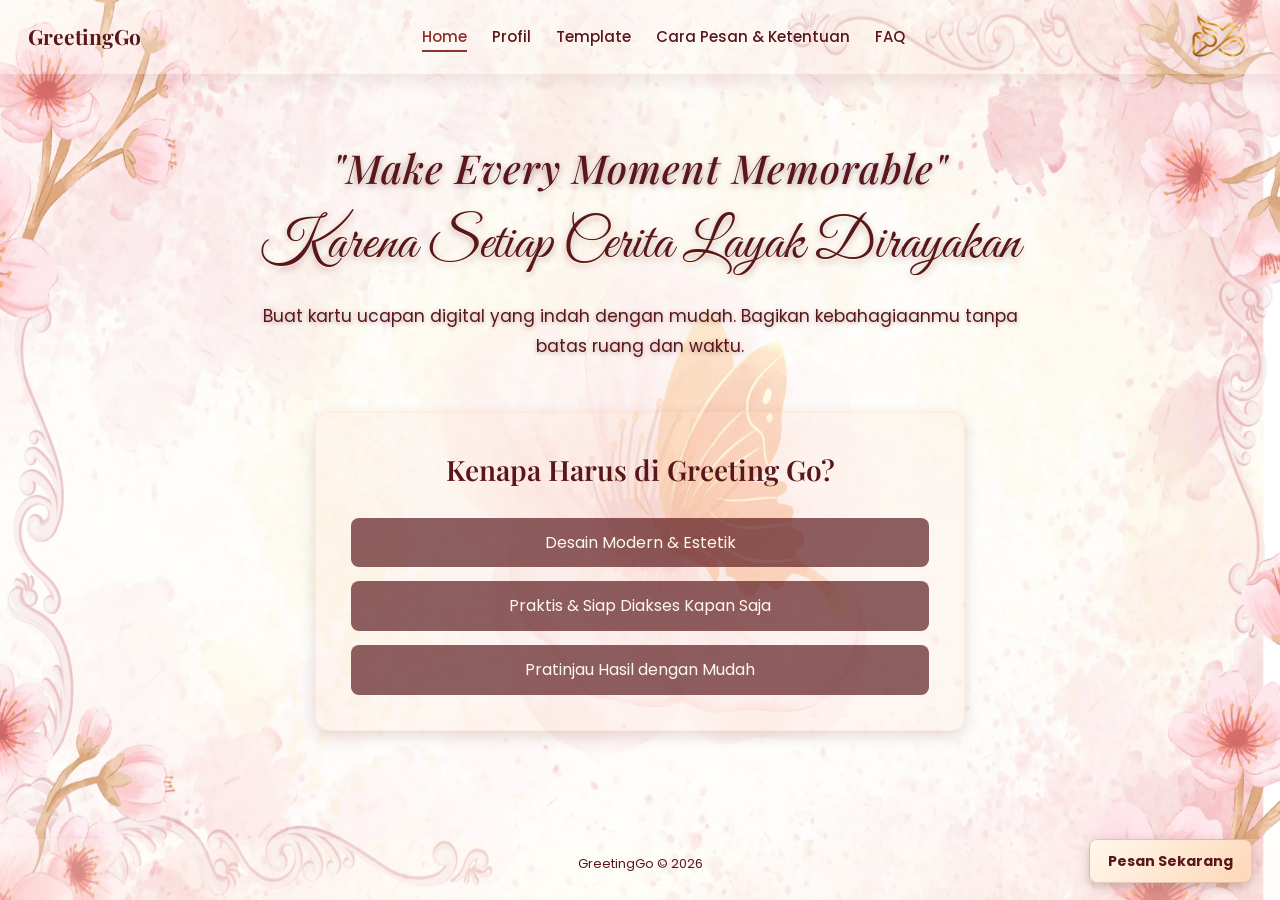
==== commit 296ec524: "Update responsive site design" ====
--- a/index.html
+++ b/index.html
@@ -1,3 +1,4 @@
+
 <!DOCTYPE html>
 <html lang="id">
 <head>
@@ -8,16 +9,20 @@
     <meta name="description" content="GreetingGo - Layanan pembuatan kartu ucapan digital yang elegan untuk pernikahan, ulang tahun, surat cinta, wisuda, dan momen spesial lainnya.">
     <meta property="og:title" content="GreetingGo | Kartu Ucapan Digital Elegan">
     <meta property="og:description" content="Buat kartu ucapan digital yang indah dengan mudah untuk setiap momen spesialmu.">
-    <meta property="og:image" content="assets/logo.png">
+    <meta property="og:image" content="logo.png">
     <meta property="og:type" content="website">
+
     <link rel="stylesheet" href="style.css">
     <link rel="stylesheet" href="home.css">
-    <link href="https://fonts.googleapis.com/css2?family=Great+Vibes&family=Playfair+Display&family=Poppins:wght@400;500;600;700&display=swap" rel="stylesheet">
+
+    <link href="https://fonts.googleapis.com/css2?family=Great+Vibes&family=Playfair+Display:ital,wght@0,400;0,500;1,400;1,500&family=Poppins:wght@400;500;600;700&display=swap" rel="stylesheet">
 </head>
+
 <body class="home-page">
     <div class="container">
+
         <header class="sidebar">
-            <button class="menu-toggle" aria-expanded="false" aria-label="Buka menu navigasi">☰</button>
+            <button class="menu-toggle" aria-expanded="false" aria-label="Buka menu navigasi" aria-controls="site-navigation">☰</button>
 
             <div class="logo">
                 GreetingGo
@@ -26,7 +31,7 @@
                 </span>
             </div>
 
-            <nav>
+            <nav id="site-navigation" aria-label="Navigasi utama">
                 <ul>
                     <li><a href="index.html" class="active">Home</a></li>
                     <li><a href="profil.html">Profil</a></li>
@@ -36,16 +41,19 @@
                 </ul>
             </nav>
 
-            <a href="https://www.instagram.com/greeting.go?mdxt=Z242bnY5d25pdTVn" class="btn-pesan" target="_blank">Pesan Sekarang</a>
         </header>
 
         <main>
             <section class="hero">
-                <h1>"Make Every Moment Memorable"</h1>
+
+                <h1 class="hero-tagline">"Make Every Moment Memorable"</h1>
+
                 <h1 class="highlight">Karena Setiap Cerita Layak Dirayakan</h1>
+
                 <p>
                     Buat kartu ucapan digital yang indah dengan mudah. Bagikan kebahagiaanmu tanpa batas ruang dan waktu.
                 </p>
+
             </section>
 
             <section class="keunggulan">
@@ -57,6 +65,7 @@
                 </ul>
             </section>
         </main>
+        <a href="https://www.instagram.com/greeting.go?mdxt=Z242bnY5d25pdTVn" class="btn-pesan" target="_blank" rel="noopener noreferrer">Pesan Sekarang</a>
     </div>
 
     <footer>
@@ -65,4 +74,4 @@
 
     <script src="script.js"></script>
 </body>
-</html>+</html>
--- a/style.css
+++ b/style.css
@@ -9,14 +9,27 @@
 }
 body {
     font-family: 'Poppins', sans-serif;
-    background: linear-gradient(160deg, #fed7b8 0%, #f8dba0 30%, #e8c766 65%, #d4a537 100%);
-    background-attachment: fixed;
-    color: #333;
+    background: #fdf2ef url("background.jpeg") center / 100% 100% no-repeat fixed;
+    color: #59171b;
     line-height: 1.6;
     min-height: 100vh;
     display: flex;
     flex-direction: column;
     overflow-x: hidden;
+}
+
+a:focus-visible,
+button:focus-visible {
+    outline: 3px solid #d4a537;
+    outline-offset: 3px;
+}
+
+@media (max-width: 768px) and (orientation: portrait) {
+    body {
+        background-image: url("background_hp.jpeg");
+        background-size: 100% 100%;
+        background-position: center;
+    }
 }
 
 /* ========================= LAYOUT GLOBAL ========================= */
@@ -56,8 +69,8 @@
     left: 0;
     width: 100%;
     height: 100%;
-    background: linear-gradient(180deg, #7a2130 0%, #59171b 55%, #8f2f2f 100%);
-    box-shadow: 0 4px 18px rgba(0, 0, 0, 0.22);
+    background: rgba(255, 248, 236, 0.24);
+    box-shadow: 0 4px 18px rgba(89, 23, 27, 0.1);
     z-index: -1;
 }
 
@@ -66,8 +79,8 @@
     font-size: 21px;
     font-weight: 700;
     font-family: 'Playfair Display', serif;
-    color: #fed7b8;
-    text-shadow: 0 0 7px rgba(254, 215, 184, 0.45);
+    color: #59171b;
+    text-shadow: 0 1px 3px rgba(255, 248, 236, 0.8);
     display: flex;
     align-items: center;
     white-space: nowrap;
@@ -95,7 +108,7 @@
     cursor: pointer;
     background: transparent;
     border: none;
-    color: #fed7b8;
+    color: #59171b;
 }
 nav {
     margin-left: auto;
@@ -107,7 +120,7 @@
     gap: 25px;
 }
 nav a {
-    color: #fff8ec;
+    color: #59171b;
     text-decoration: none;
     font-size: 15px;
     font-weight: 500;
@@ -115,19 +128,19 @@
     white-space: nowrap;
 }
 nav a:hover, nav a.active {
-    color: #fed7b8;
-    text-shadow: 0 0 8px rgba(254, 215, 184, 0.6);
+    color: #8f2f2f;
+    text-shadow: 0 1px 3px rgba(255, 248, 236, 0.9);
 }
 nav a.active {
-    border-bottom: 2px solid #fed7b8;
+    border-bottom: 2px solid #8f2f2f;
     padding-bottom: 3px;
 }
 
 /* ========================= FOOTER ========================= */
 footer {
     width: 100%;
-    background: linear-gradient(180deg, #7a2130, #59171b);
-    color: #fed7b8;
+    background: rgba(255, 248, 236, 0.24);
+    color: #59171b;
     display: flex;
     justify-content: center;
     flex-wrap: wrap;
@@ -137,12 +150,12 @@
     text-align: center;
 }
 footer a {
-    color: #fed7b8;
+    color: #59171b;
     text-decoration: none;
     transition: color 0.25s ease;
 }
 footer a:hover {
-    color: #fff8e1;
+    color: #8f2f2f;
 }
 
 /* ========================= TOMBOL PESAN ========================= */
@@ -153,8 +166,8 @@
     z-index: 9999;
     padding: 10px 18px;
     border-radius: 8px;
-    border: 1px solid #fff3d6;
-    background: linear-gradient(135deg, #fed7b8, #e8c766);
+    border: 1px solid rgba(89, 23, 27, 0.18);
+    background: linear-gradient(135deg, #fff8ec, #fed7b8);
     color: #59171b;
     text-decoration: none;
     font-weight: 700;
@@ -163,7 +176,7 @@
     transition: background 0.25s, box-shadow 0.25s, transform 0.25s;
 }
 .btn-pesan:hover {
-    background: linear-gradient(135deg, #fff8e1, #fed7b8);
+    background: linear-gradient(135deg, #fff8ec, #f7c7bc);
     box-shadow: 0 6px 16px rgba(89, 23, 27, 0.35);
     transform: translateY(-1px);
 }
@@ -210,7 +223,7 @@
         height: 100vh;
         margin: 0;
         padding: 80px 20px 20px;
-        background: linear-gradient(180deg, #7a2130 0%, #59171b 55%, #8f2f2f 100%);
+        background: rgba(255, 248, 236, 0.94);
         transform: translateX(-100%);
         transition: transform 0.35s ease;
         box-shadow: 4px 0 15px rgba(0,0,0,0.3);
@@ -228,13 +241,18 @@
         z-index: 3100;
     }
     .btn-pesan {
-        right: 16px;
-        bottom: 16px;
+        position: static;
+        align-self: center;
+        margin: 0 auto 12px;
         padding: 9px 15px;
         font-size: 13px;
     }
     footer {
-        padding: 15px 15px 70px 15px;
+        padding: 8px 12px;
+    }
+    footer p {
+        width: 100%;
+        text-align: center;
     }
 }
 
@@ -262,9 +280,20 @@
         padding-top: 75px; 
     }
     .btn-pesan {
-        right: 12px;
-        bottom: 12px;
-        padding: 8px 13px;
+        padding: 7px 8px;
+        font-size: 11px;
+    }
+    footer {
         font-size: 12px;
     }
+}
+
+@media (max-width: 360px) {
+    .btn-pesan {
+        padding: 6px;
+        font-size: 10px;
+    }
+    footer {
+        font-size: 11px;
+    }
 }
--- a/home.css
+++ b/home.css
@@ -1,4 +1,6 @@
+
 /* ========================= HERO HOME ========================= */
+
 body.home-page .hero {
     display: flex;
     flex-direction: column;
@@ -7,24 +9,55 @@
     padding: 30px 20px 0;
     margin: 0 auto;
     max-width: 900px;
-}
-body.home-page .hero h1 {
+    width: 100%;
+    box-sizing: border-box;
+    gap: 0;
+}
+
+/* TAGLINE BAHASA INGGRIS */
+body.home-page .hero .hero-tagline {
+    font-family: 'Playfair Display', serif;
+    font-size: clamp(25px, 3.5vw, 40px);
+    font-style: italic;
+    font-weight: 500;
+    color: #59171b;
+    line-height: 1.4;
+    letter-spacing: 1px;
+    margin: 0 0 12px;
+    text-shadow: 0 2px 6px rgba(89, 23, 27, 0.4);
+    max-width: 100%;
+    overflow-wrap: break-word;
+    text-wrap: balance;
+}
+
+/* TAGLINE BAHASA INDONESIA */
+body.home-page .hero .highlight {
     font-family: 'Great Vibes', cursive;
-    font-size: 56px;
+    font-size: clamp(38px, 5vw, 56px);
     font-weight: 400;
     color: #59171b;
-    margin-bottom: 15px;
+    line-height: 1.3;
+    margin: 0 0 15px;
     text-shadow: 0 1px 0 #fff3d6, 0 3px 7px rgba(89, 23, 27, 0.3);
-}
+    max-width: 100%;
+    overflow-wrap: break-word;
+    text-wrap: balance;
+}
+
+/* DESKRIPSI HERO */
 body.home-page .hero p {
     font-size: 17px;
-    color: #fff8ec;
+    color: #59171b;
     max-width: 760px;
     line-height: 1.8;
     text-shadow: 0 1px 4px rgba(89, 23, 27, 0.35);
-}
+    margin: 5px 0 0;
+    width: 100%;
+}
+
 
 /* ========================= KEUNGGULAN HOME ========================= */
+
 body.home-page .keunggulan {
     display: flex;
     flex-direction: column;
@@ -37,6 +70,7 @@
     border-radius: 15px;
     box-shadow: 0 5px 15px rgba(89, 23, 27, 0.15);
 }
+
 body.home-page .keunggulan h2 {
     font-family: 'Playfair Display', serif;
     font-size: 28px;
@@ -45,61 +79,172 @@
     margin-bottom: 25px;
     text-align: center;
 }
+
 body.home-page .keunggulan ul {
     list-style: none;
     width: 100%;
 }
+
 body.home-page .keunggulan li {
     font-size: 16px;
     color: #fff8ec;
     margin-bottom: 14px;
     padding: 12px 18px;
-    background: rgba(89, 23, 27, 0.12);
+    background: rgba(89, 23, 27, 0.68);
     border-radius: 8px;
     text-align: center;
     transition: transform 0.3s ease;
 }
+
 body.home-page .keunggulan li:hover {
     transform: translateY(-3px);
 }
+
 body.home-page .keunggulan li:last-child {
     margin-bottom: 0;
 }
 
-/* ========================= RESPONSIVE HOME ========================= */
+
+/* ========================= RESPONSIVE TABLET ========================= */
+
+@media (max-width: 1024px) {
+
+    body.home-page .hero {
+        max-width: 850px;
+        padding: 25px 20px 0;
+    }
+
+    body.home-page .hero .hero-tagline {
+        font-size: clamp(25px, 4vw, 36px);
+    }
+
+    body.home-page .hero .highlight {
+        font-size: clamp(38px, 5.5vw, 50px);
+    }
+
+}
+
+
+/* ========================= RESPONSIVE TABLET KECIL ========================= */
+
 @media (max-width: 768px) {
-    body.home-page .hero {
-        padding: 15px 10px 0;
-    }
-    body.home-page .hero h1 { 
-        font-size: 38px; 
-    }
-    body.home-page .hero p { 
-        font-size: 15px; 
-    }
-    body.home-page .keunggulan { 
-        width: 100%; 
+
+    body.home-page .hero {
+        padding: 20px 15px 0;
+    }
+
+    body.home-page .hero .hero-tagline {
+        font-size: clamp(24px, 4.5vw, 32px);
+        letter-spacing: 0.5px;
+        margin-bottom: 10px;
+    }
+
+    body.home-page .hero .highlight {
+        font-size: clamp(36px, 6vw, 45px);
+        margin-bottom: 12px;
+    }
+
+    body.home-page .hero p {
+        font-size: 15px;
+        line-height: 1.7;
+    }
+
+    body.home-page .keunggulan {
+        width: 100%;
         margin-top: 35px;
-        padding: 25px 20px; 
-    }
+        padding: 25px 20px;
+        box-sizing: border-box;
+    }
+
     body.home-page .keunggulan h2 {
         font-size: 24px;
         margin-bottom: 18px;
     }
+
     body.home-page .keunggulan li {
         font-size: 14px;
         padding: 10px 14px;
     }
-}
+
+}
+
+
+/* ========================= RESPONSIVE HP ========================= */
 
 @media (max-width: 480px) {
-    body.home-page .hero h1 { 
-        font-size: 32px; 
-    }
-    body.home-page .hero p { 
-        font-size: 14px; 
-    }
+
+    body.home-page .hero {
+        padding: 18px 12px 0;
+    }
+
+    body.home-page .hero .hero-tagline {
+        font-size: clamp(21px, 6vw, 27px);
+        line-height: 1.4;
+        letter-spacing: 0;
+        margin-bottom: 9px;
+    }
+
+    body.home-page .hero .highlight {
+        font-size: clamp(32px, 8vw, 39px);
+        line-height: 1.35;
+        margin-bottom: 12px;
+    }
+
+    body.home-page .hero p {
+        font-size: 14px;
+        line-height: 1.7;
+        padding: 0 3px;
+    }
+
     body.home-page .keunggulan {
         padding: 20px 15px;
-    }
+        margin-top: 30px;
+    }
+
+    body.home-page .keunggulan h2 {
+        font-size: 22px;
+    }
+
+    body.home-page .keunggulan li {
+        font-size: 13px;
+        padding: 10px 12px;
+    }
+
+}
+
+
+/* ========================= RESPONSIVE HP KECIL ========================= */
+
+@media (max-width: 360px) {
+
+    body.home-page .hero {
+        padding: 15px 10px 0;
+    }
+
+    body.home-page .hero .hero-tagline {
+        font-size: 21px;
+        line-height: 1.4;
+    }
+
+    body.home-page .hero .highlight {
+        font-size: 31px;
+        line-height: 1.3;
+    }
+
+    body.home-page .hero p {
+        font-size: 13px;
+    }
+
+    body.home-page .keunggulan {
+        padding: 18px 12px;
+    }
+
+    body.home-page .keunggulan h2 {
+        font-size: 20px;
+    }
+
+    body.home-page .keunggulan li {
+        font-size: 12px;
+    }
+
 }
